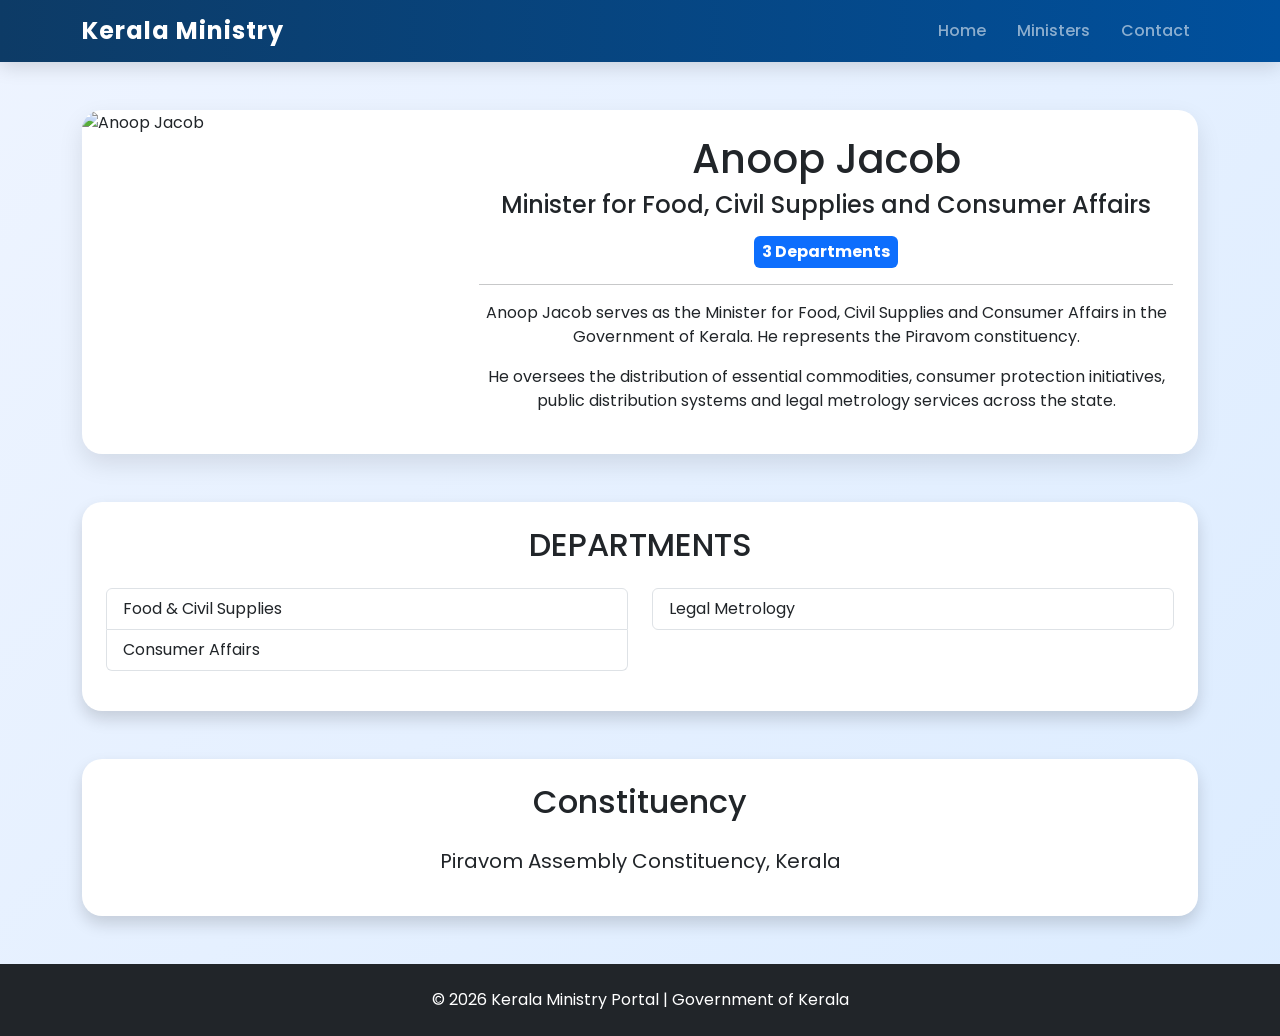
==== anoop.html @ 54235d42 "Initial commit" ====
<!DOCTYPE html>
<html lang="en">

<head>

    <meta charset="UTF-8">
    <meta name="viewport" content="width=device-width, initial-scale=1.0">

    <title>Anoop Jacob</title>

    <link href="https://cdn.jsdelivr.net/npm/bootstrap@5.3.8/dist/css/bootstrap.min.css" rel="stylesheet">

    <link rel="stylesheet" href="styles.css">

</head>

<body>

    <nav class="navbar navbar-expand-lg navbar-dark bg-dark">

    <div class="container">

        <a class="navbar-brand fw-bold" href="home.html">
            Kerala Ministry
        </a>

        <button class="navbar-toggler"
                type="button"
                data-bs-toggle="collapse"
                data-bs-target="#navbarNav">

            <span class="navbar-toggler-icon"></span>

        </button>

        <div class="collapse navbar-collapse"
             id="navbarNav">

            <ul class="navbar-nav ms-auto">

                <li class="nav-item">
                    <a class="nav-link"
                       href="home.html">
                        Home
                    </a>
                </li>

                <li class="nav-item">
                    <a class="nav-link"
                       href="ministers.html">
                        Ministers
                    </a>
                </li>

                <li class="nav-item">
                    <a class="nav-link"
                       href="contact.html">
                        Contact
                    </a>
                </li>

            </ul>

        </div>

    </div>

</nav>

    <div class="container mt-5">

        <div class="card profile-card">

            <div class="row g-0">

                <div class="col-md-4">

                    <img src="Anoop_jacob.JPG"
                         class="img-fluid minister-profile-img"
                         alt="Anoop Jacob">

                </div>

                <div class="col-md-8">

                    <div class="card-body">

                        <h1 class="minister-name">
                            Anoop Jacob
                        </h1>

                        <h4 class="minister-designation">
                            Minister for Food, Civil Supplies and Consumer Affairs
                        </h4>

                        <div class="mt-3">

                            <span class="badge bg-primary p-2 fs-6">
                                3 Departments
                            </span>

                        </div>

                        <hr>

                        <p>
                            Anoop Jacob serves as the Minister for Food,
                            Civil Supplies and Consumer Affairs in the
                            Government of Kerala. He represents the
                            Piravom constituency.
                        </p>

                        <p>
                            He oversees the distribution of essential
                            commodities, consumer protection initiatives,
                            public distribution systems and legal metrology
                            services across the state.
                        </p>

                    </div>

                </div>

            </div>

        </div>

    </div>

    <div class="container mt-5">

        <div class="card shadow p-4">

            <h2 class="text-center mb-4">
                DEPARTMENTS
            </h2>

            <div class="row">

                <div class="col-md-6">

                    <ul class="list-group mb-3">

                        <li class="list-group-item">
                            Food & Civil Supplies
                        </li>

                        <li class="list-group-item">
                            Consumer Affairs
                        </li>

                    </ul>

                </div>

                <div class="col-md-6">

                    <ul class="list-group mb-3">

                        <li class="list-group-item">
                            Legal Metrology
                        </li>

                    </ul>

                </div>

            </div>

        </div>

    </div>

    <div class="container mt-5">

        <div class="card shadow p-4">

            <h2 class="text-center mb-4">
                Constituency
            </h2>

            <p class="text-center fs-5">
                Piravom Assembly Constituency, Kerala
            </p>

        </div>

    </div>

    <footer class="bg-dark text-white text-center p-4 mt-5">

        <p class="mb-0">
            © 2026 Kerala Ministry Portal | Government of Kerala
        </p>

    </footer>

    <script src="https://cdn.jsdelivr.net/npm/bootstrap@5.3.8/dist/js/bootstrap.bundle.min.js"></script>

</body>

</html>
---- styles.css ----
@import url('https://fonts.googleapis.com/css2?family=Poppins:wght@300;400;500;600;700;800&display=swap');

body{

    font-family:'Poppins',sans-serif;

    background:
    linear-gradient(
    135deg,
    #edf4ff,
    #dcecff
    );

    margin:0;
    padding:0;
}

.navbar{

    background:
    linear-gradient(
    90deg,
    #003566,
    #00509d
    ) !important;

    box-shadow:
    0px 4px 15px rgba(0,0,0,0.2);
}

.navbar-brand{

    font-size:1.5rem;

    font-weight:700;

    letter-spacing:1px;
}

.nav-link{

    font-weight:500;

    margin-left:15px;

    transition:0.3s;
}

.nav-link:hover{

    color:#ffd60a !important;
}


.hero-section{

    position:relative;

    width:100%;
}

.hero-img{

    width:100%;

    height:650px;

    object-fit:cover;

    display:block;
}

.hero-overlay{

    position:absolute;

    top:0;
    left:0;

    width:100%;
    height:100%;

    background:
    rgba(0,0,0,0.45);

    display:flex;

    flex-direction:column;

    justify-content:center;

    align-items:center;

    text-align:center;

    color:white;
}

.hero-overlay h1{

    font-size:4rem;

    font-weight:800;

    text-shadow:
    2px 2px 10px black;
}

.hero-overlay p{

    font-size:1.4rem;

    max-width:700px;

    text-shadow:
    2px 2px 8px black;
}


.btn-primary{

    border:none;

    border-radius:50px;

    padding:12px 25px;

    font-weight:600;

    background:
    linear-gradient(
    90deg,
    #00509d,
    #0077cc
    );
}

.btn-primary:hover{

    transform:scale(1.03);

    background:
    linear-gradient(
    90deg,
    #003f88,
    #00509d
    );
}

.btn-warning{

    border-radius:50px;

    padding:12px 30px;

    font-weight:600;
}

.about-card{

    border:none;

    border-radius:25px;

    background:white;

    box-shadow:
    0px 10px 30px rgba(0,0,0,0.1);

    transition:0.3s;
}

.about-card:hover{

    transform:
    translateY(-5px);
}

.about-card h2{

    color:#003566;

    font-weight:700;
}

.about-card p{

    font-size:1rem;

    line-height:1.8;

    color:#444;
}


.stat-box{

    background:white;

    padding:30px;

    border-radius:20px;

    margin-bottom:20px;

    box-shadow:
    0px 10px 25px rgba(0,0,0,0.1);

    transition:0.3s;
}

.stat-box:hover{

    transform:
    translateY(-10px);
}

.stat-box h2{

    color:#00509d;

    font-size:3rem;

    font-weight:800;
}

.stat-box p{

    font-size:1.1rem;

    color:#555;
}


.card{

    border:none;

    border-radius:20px;

    overflow:hidden;

    transition:0.4s;

    box-shadow:
    0px 8px 25px rgba(0,0,0,0.12);
}

.card:hover{

    transform:
    translateY(-10px);

    box-shadow:
    0px 20px 35px rgba(0,0,0,0.18);
}

.card-img-top{

    height:300px;

    object-fit:cover;
}

.card-title{

    font-size:1.2rem;

    font-weight:700;

    color:#003566;
}

.card-text{

    color:#555;

    min-height:70px;
}

.card-body{

    text-align:center;
}

.ministers-title{

    text-align:center;

    color:#003566;

    font-size:3rem;

    font-weight:800;

    margin-top:40px;

    margin-bottom:40px;
}


footer{

    background:#003566;

    color:white;

    text-align:center;

    padding:20px;

    margin-top:60px;
}


@media(max-width:768px){

    .hero-img{

        height:400px;
    }

    .hero-overlay h1{

        font-size:2.3rem;
    }

    .hero-overlay p{

        font-size:1rem;
    }

    .card-img-top{

        height:250px;
    }

}


body{
    background:linear-gradient(
    135deg,
    #eef4ff,
    #dcecff
    );

    font-family:'Poppins',sans-serif;
}

.page-title{

    text-align:center;

    font-size:3.2rem;

    font-weight:800;

    color:#0d3b66;

    margin-top:40px;
}

.page-subtitle{

    text-align:center;

    color:#555;

    margin-bottom:50px;
}

.navbar{

    background:linear-gradient(
    90deg,
    #0d3b66,
    #00509d
    ) !important;

    box-shadow:
    0px 4px 20px rgba(0,0,0,0.15);
}

.navbar-brand{

    font-size:1.5rem;

    letter-spacing:1px;
}

.nav-link{

    font-weight:500;
}

.nav-link:hover{

    color:#ffd60a !important;
}

.card{

    border:none;

    border-radius:25px;

    overflow:hidden;

    transition:all 0.4s ease;

    background:white;

    box-shadow:
    0 10px 25px rgba(0,0,0,0.1);
}

.card:hover{

    transform:
    translateY(-12px);

    box-shadow:
    0 20px 40px rgba(0,0,0,0.18);
}

/* ===== IMAGE ===== */

.card-img-top{

    height:320px;

    object-fit:cover;

    transition:0.4s;
}

.card:hover .card-img-top{

    transform:scale(1.05);
}
.card-body{

    text-align:center;

    padding:25px;
}


.card-title{

    font-size:1.25rem;

    font-weight:700;

    color:#0d3b66;
}

.card-text{

    color:#555;

    min-height:70px;

    font-size:0.95rem;
}

.btn-primary{

    background:
    linear-gradient(
    90deg,
    #00509d,
    #0077cc
    );

    border:none;

    border-radius:50px;

    width:100%;

    padding:12px;

    font-weight:600;

    transition:0.3s;
}

.btn-primary:hover{

    background:
    linear-gradient(
    90deg,
    #003f88,
    #00509d
    );

    transform:scale(1.03);
}


.ministers-section{

    padding-top:50px;

    padding-bottom:60px;
}

footer{

    background:#0d3b66;

    color:white;

    text-align:center;

    padding:20px;

    margin-top:60px;
}

/* ===== RESPONSIVE ===== */

@media(max-width:768px){

    .page-title{

        font-size:2.2rem;
    }

    .card-img-top{

        height:250px;
    }
}
.minister-profile-img{

    height:450px;

    width:100%;

    object-fit:cover;
}
.form-control{

    border-radius:12px;
}

.form-control:focus{

    box-shadow:0 0 10px rgba(13,110,253,0.3);
}

.card{

    border-radius:20px;
}
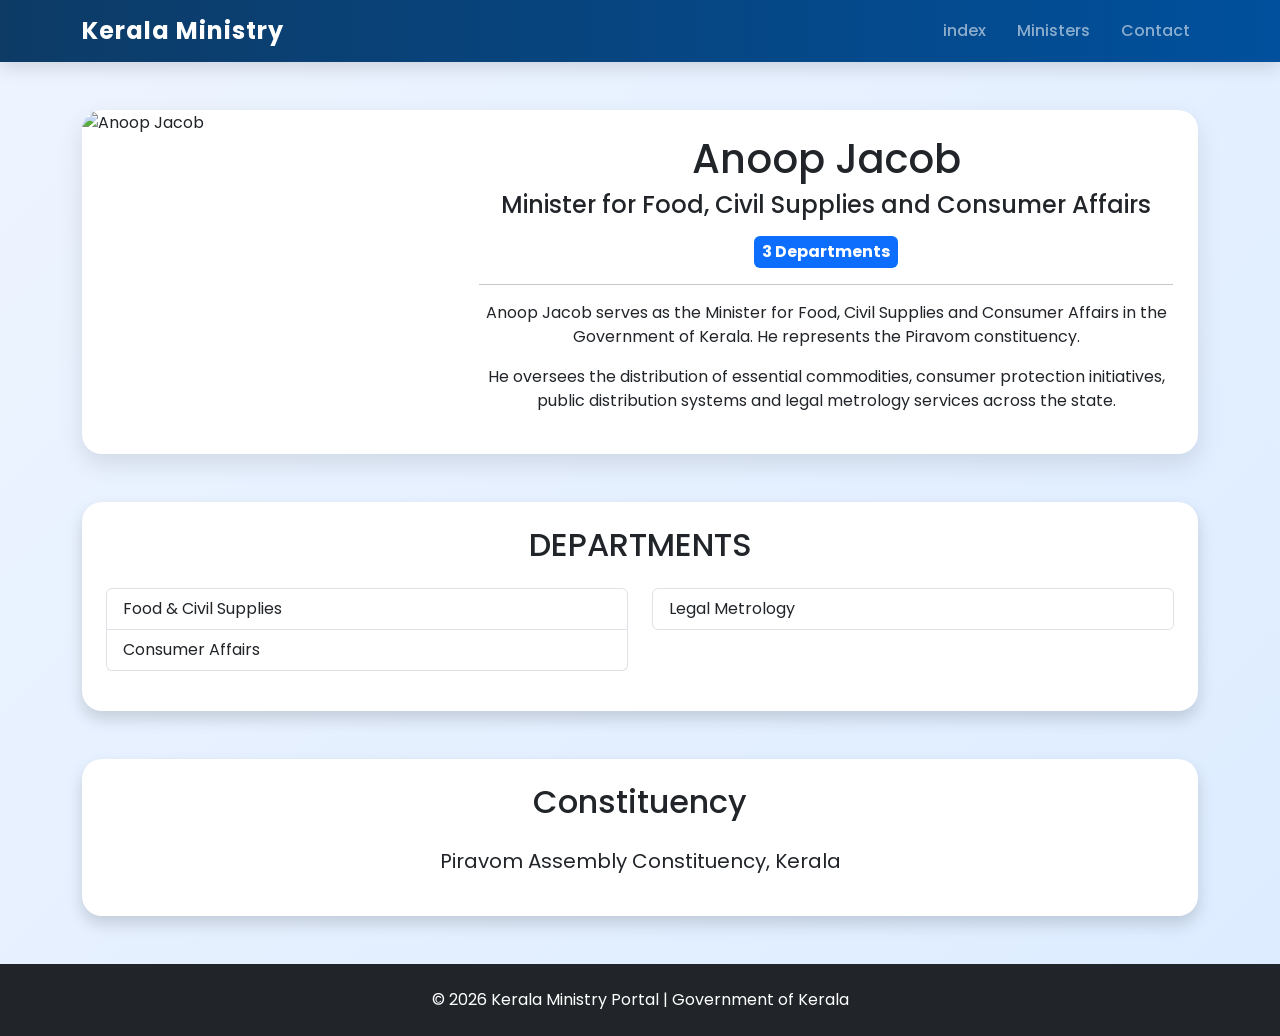
==== commit 3e6862bb: "Fix navigation links" ====
--- a/anoop.html
+++ b/anoop.html
@@ -20,7 +20,7 @@
 
     <div class="container">
 
-        <a class="navbar-brand fw-bold" href="home.html">
+        <a class="navbar-brand fw-bold" href="index.html">
             Kerala Ministry
         </a>
 
@@ -40,8 +40,8 @@
 
                 <li class="nav-item">
                     <a class="nav-link"
-                       href="home.html">
-                        Home
+                       href="index.html">
+                        index
                     </a>
                 </li>
 
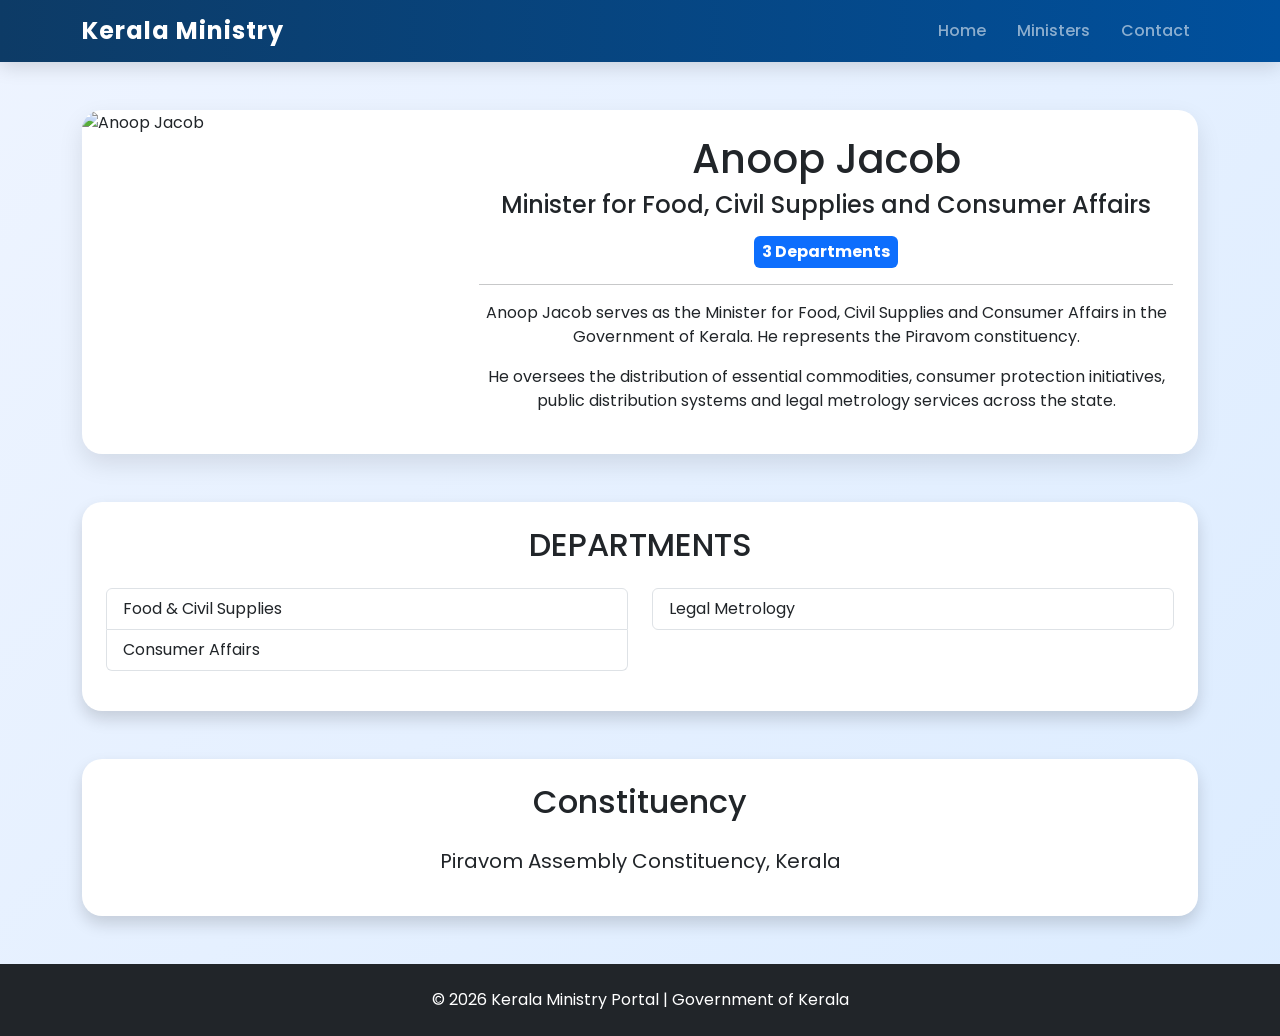
==== commit ec8c19b1: "Fix navigation links" ====
--- a/anoop.html
+++ b/anoop.html
@@ -41,7 +41,7 @@
                 <li class="nav-item">
                     <a class="nav-link"
                        href="index.html">
-                        index
+                        Home
                     </a>
                 </li>
 
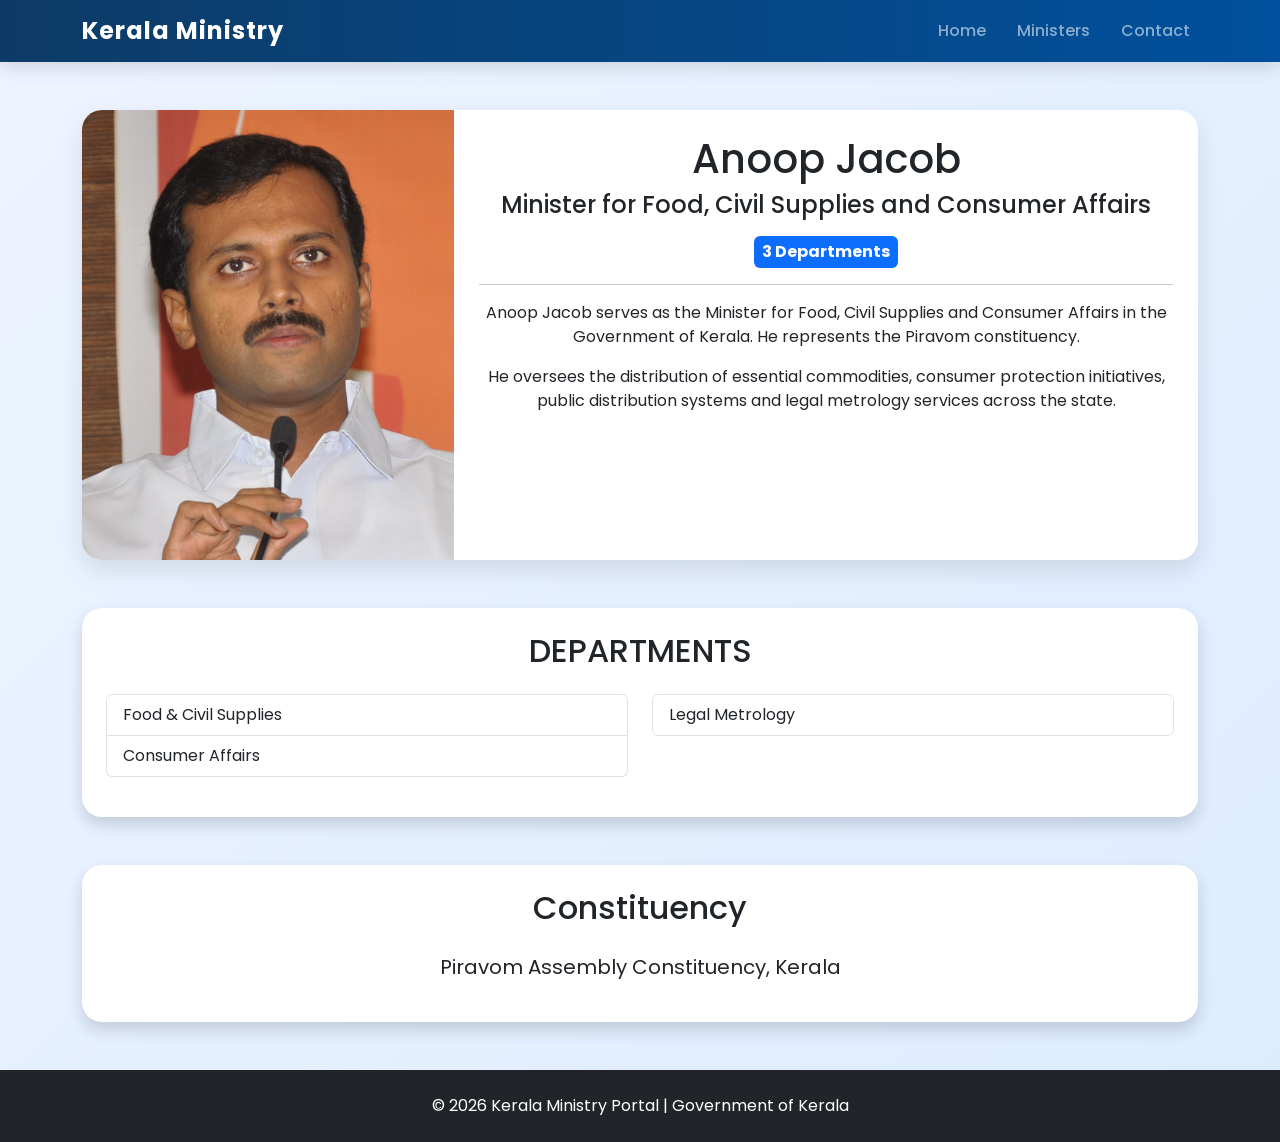
==== commit a3c378b6: "Add minister images" ====
--- a/anoop.html
+++ b/anoop.html
@@ -75,7 +75,7 @@
 
                 <div class="col-md-4">
 
-                    <img src="Anoop_jacob.JPG"
+                    <img src="Anoop_jacob.jpg"
                          class="img-fluid minister-profile-img"
                          alt="Anoop Jacob">
 
